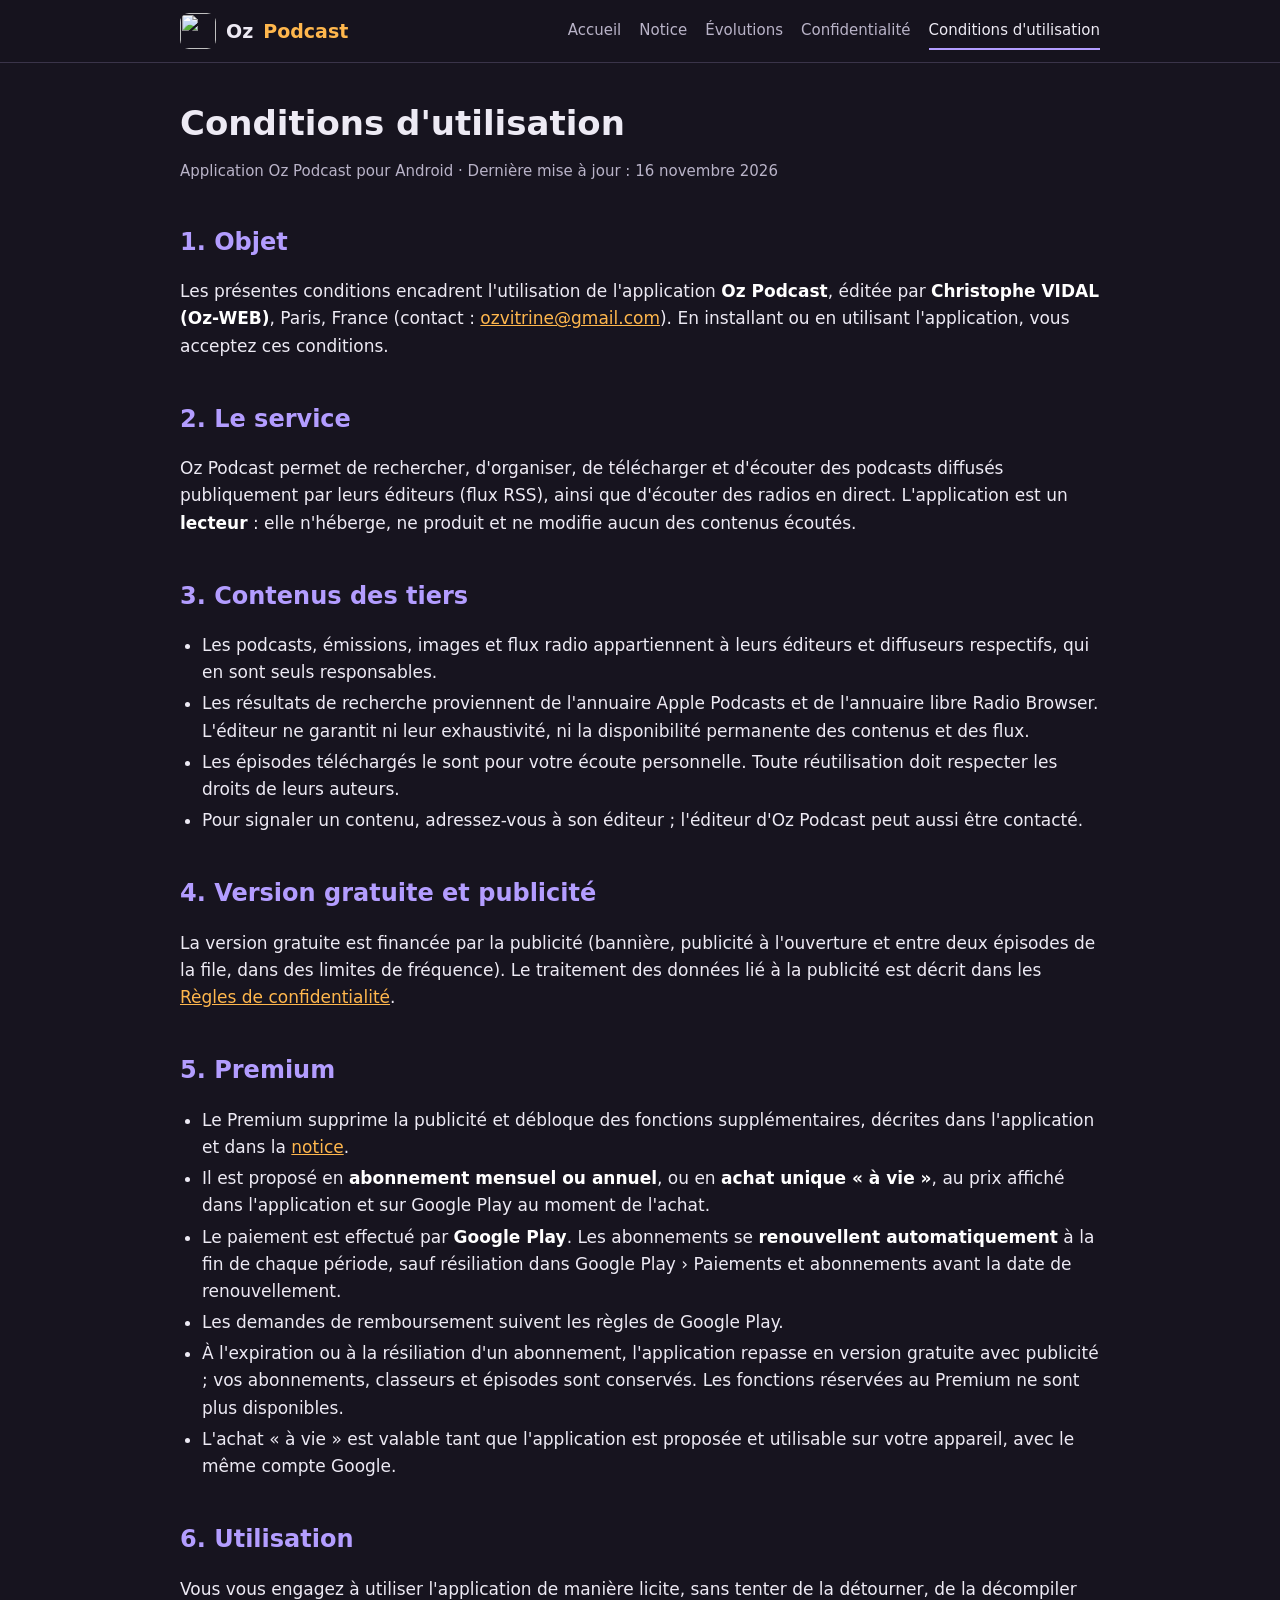
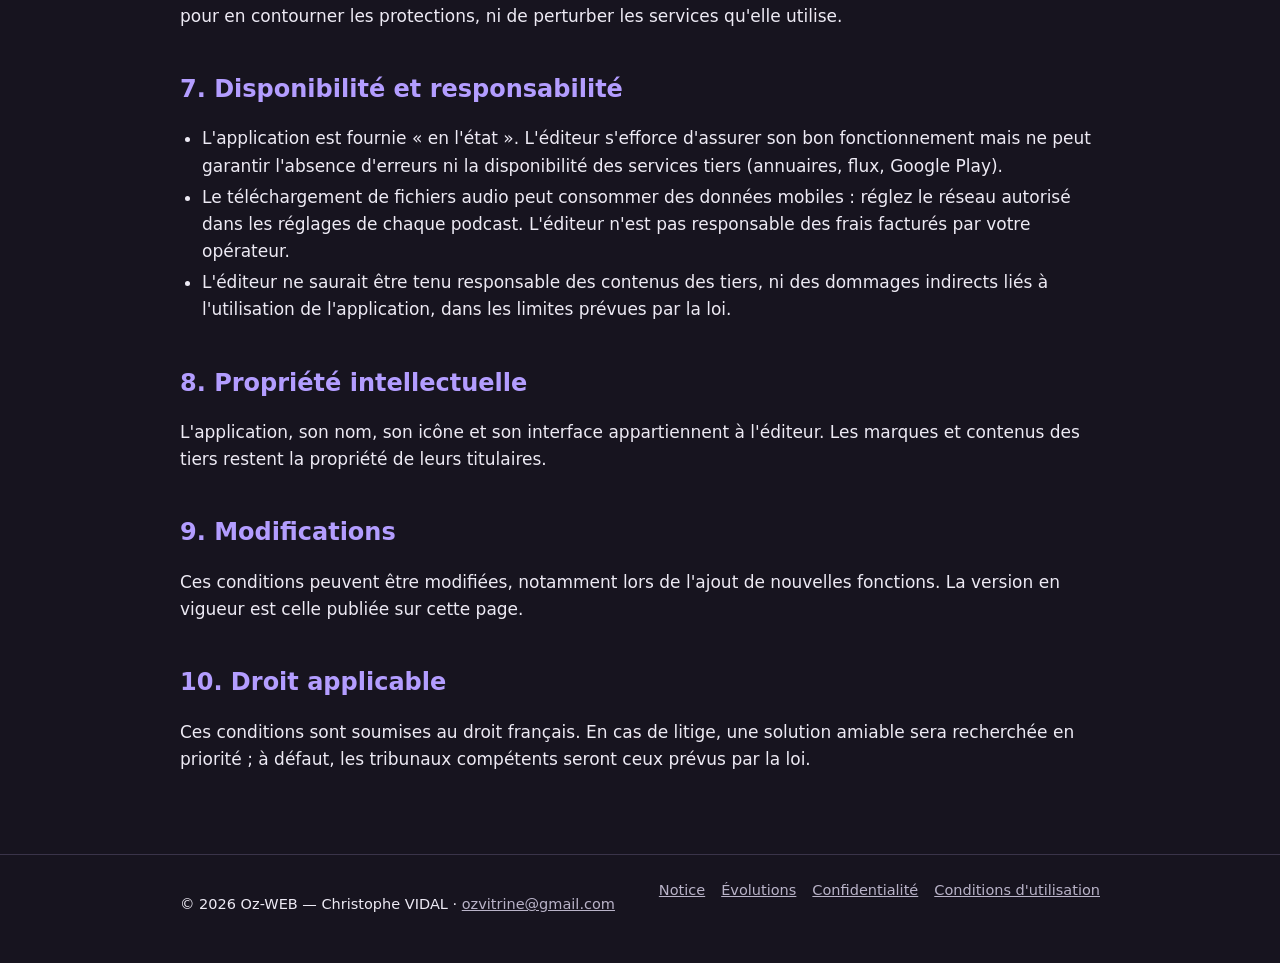
==== conditions.html @ b08a6f5a "Add files via upload" ====
<!doctype html>
<html lang="fr">
<head>
  <meta charset="utf-8">
  <meta name="viewport" content="width=device-width, initial-scale=1">
  <title>Conditions d'utilisation — Oz Podcast</title>
  <meta name="description" content="Conditions générales d'utilisation de l'application Oz Podcast (Oz-WEB).">
  <link rel="icon" type="image/png" href="favicon.png">
  <link rel="stylesheet" href="style.css">
</head>
<body>
  <header class="site">
    <div class="conteneur">
      <a class="marque" href="index.html"><img src="img/icone-192.png" alt="">Oz <span>Podcast</span></a>
      <nav class="menu" aria-label="Menu principal">
      <a href="index.html">Accueil</a>
      <a href="notice.html">Notice</a>
      <a href="evolutions.html">Évolutions</a>
      <a href="confidentialite.html">Confidentialité</a>
      <a href="conditions.html" aria-current="page">Conditions d'utilisation</a>
      </nav>
    </div>
  </header>
  <main>
    <div class="conteneur">
      <h1>Conditions d'utilisation</h1>
      <p class="discret">Application Oz Podcast pour Android · Dernière mise à jour : 16 novembre 2026</p>

      <h2>1. Objet</h2>
      <p>Les présentes conditions encadrent l'utilisation de l'application <strong>Oz Podcast</strong>, éditée par <strong>Christophe VIDAL (Oz-WEB)</strong>, Paris, France (contact : <a href="mailto:ozvitrine@gmail.com">ozvitrine@gmail.com</a>). En installant ou en utilisant l'application, vous acceptez ces conditions.</p>

      <h2>2. Le service</h2>
      <p>Oz Podcast permet de rechercher, d'organiser, de télécharger et d'écouter des podcasts diffusés publiquement par leurs éditeurs (flux RSS), ainsi que d'écouter des radios en direct. L'application est un <strong>lecteur</strong> : elle n'héberge, ne produit et ne modifie aucun des contenus écoutés.</p>

      <h2>3. Contenus des tiers</h2>
      <ul>
        <li>Les podcasts, émissions, images et flux radio appartiennent à leurs éditeurs et diffuseurs respectifs, qui en sont seuls responsables.</li>
        <li>Les résultats de recherche proviennent de l'annuaire Apple Podcasts et de l'annuaire libre Radio Browser. L'éditeur ne garantit ni leur exhaustivité, ni la disponibilité permanente des contenus et des flux.</li>
        <li>Les épisodes téléchargés le sont pour votre écoute personnelle. Toute réutilisation doit respecter les droits de leurs auteurs.</li>
        <li>Pour signaler un contenu, adressez-vous à son éditeur ; l'éditeur d'Oz Podcast peut aussi être contacté.</li>
      </ul>

      <h2>4. Version gratuite et publicité</h2>
      <p>La version gratuite est financée par la publicité (bannière, publicité à l'ouverture et entre deux épisodes de la file, dans des limites de fréquence). Le traitement des données lié à la publicité est décrit dans les <a href="confidentialite.html">Règles de confidentialité</a>.</p>

      <h2>5. Premium</h2>
      <ul>
        <li>Le Premium supprime la publicité et débloque des fonctions supplémentaires, décrites dans l'application et dans la <a href="notice.html">notice</a>.</li>
        <li>Il est proposé en <strong>abonnement mensuel ou annuel</strong>, ou en <strong>achat unique « à vie »</strong>, au prix affiché dans l'application et sur Google Play au moment de l'achat.</li>
        <li>Le paiement est effectué par <strong>Google Play</strong>. Les abonnements se <strong>renouvellent automatiquement</strong> à la fin de chaque période, sauf résiliation dans Google Play › Paiements et abonnements avant la date de renouvellement.</li>
        <li>Les demandes de remboursement suivent les règles de Google Play.</li>
        <li>À l'expiration ou à la résiliation d'un abonnement, l'application repasse en version gratuite avec publicité ; vos abonnements, classeurs et épisodes sont conservés. Les fonctions réservées au Premium ne sont plus disponibles.</li>
        <li>L'achat « à vie » est valable tant que l'application est proposée et utilisable sur votre appareil, avec le même compte Google.</li>
      </ul>

      <h2>6. Utilisation</h2>
      <p>Vous vous engagez à utiliser l'application de manière licite, sans tenter de la détourner, de la décompiler pour en contourner les protections, ni de perturber les services qu'elle utilise.</p>

      <h2>7. Disponibilité et responsabilité</h2>
      <ul>
        <li>L'application est fournie « en l'état ». L'éditeur s'efforce d'assurer son bon fonctionnement mais ne peut garantir l'absence d'erreurs ni la disponibilité des services tiers (annuaires, flux, Google Play).</li>
        <li>Le téléchargement de fichiers audio peut consommer des données mobiles : réglez le réseau autorisé dans les réglages de chaque podcast. L'éditeur n'est pas responsable des frais facturés par votre opérateur.</li>
        <li>L'éditeur ne saurait être tenu responsable des contenus des tiers, ni des dommages indirects liés à l'utilisation de l'application, dans les limites prévues par la loi.</li>
      </ul>

      <h2>8. Propriété intellectuelle</h2>
      <p>L'application, son nom, son icône et son interface appartiennent à l'éditeur. Les marques et contenus des tiers restent la propriété de leurs titulaires.</p>

      <h2>9. Modifications</h2>
      <p>Ces conditions peuvent être modifiées, notamment lors de l'ajout de nouvelles fonctions. La version en vigueur est celle publiée sur cette page.</p>

      <h2>10. Droit applicable</h2>
      <p>Ces conditions sont soumises au droit français. En cas de litige, une solution amiable sera recherchée en priorité ; à défaut, les tribunaux compétents seront ceux prévus par la loi.</p>

    </div>
  </main>
  <footer class="site">
    <div class="conteneur">
      <p>© 2026 Oz-WEB — Christophe VIDAL · <a href="mailto:ozvitrine@gmail.com">ozvitrine@gmail.com</a></p>
      <nav aria-label="Pages d'information"><a href="notice.html">Notice</a> <a href="evolutions.html">Évolutions</a> <a href="confidentialite.html">Confidentialité</a> <a href="conditions.html">Conditions d'utilisation</a></nav>
    </div>
  </footer>
</body>
</html>
---- style.css ----
/* Oz Podcast — site de l'application (Oz-WEB) */
:root {
  --fond: #17141F;
  --fond-2: #211D2C;
  --carte: #2A2538;
  --texte: #EDEAF4;
  --texte-2: #B9B3C8;
  --lilas: #B39DFF;
  --orange: #FFB74D;
  --bord: #3A3449;
  --largeur: 960px;
}

* { box-sizing: border-box; }

html { scroll-behavior: smooth; }

body {
  margin: 0;
  background: var(--fond);
  color: var(--texte);
  font-family: Inter, system-ui, -apple-system, "Segoe UI", Roboto, sans-serif;
  font-size: 17px;
  line-height: 1.6;
}

a { color: var(--orange); }
a:hover { color: #FFD08A; }

.conteneur { max-width: var(--largeur); margin: 0 auto; padding: 0 20px; }

/* En-tête */
header.site {
  position: sticky; top: 0; z-index: 10;
  background: rgba(23, 20, 31, 0.92);
  backdrop-filter: blur(8px);
  border-bottom: 1px solid var(--bord);
}
header.site .conteneur {
  display: flex; align-items: center; justify-content: space-between;
  flex-wrap: wrap; gap: 8px 20px; padding-top: 12px; padding-bottom: 12px;
}
.marque { display: flex; align-items: center; gap: 10px; text-decoration: none; color: var(--texte); font-weight: 700; font-size: 19px; }
.marque img { width: 36px; height: 36px; border-radius: 9px; }
.marque span { color: var(--orange); }
nav.menu { display: flex; flex-wrap: wrap; gap: 4px 18px; }
nav.menu a { color: var(--texte-2); text-decoration: none; font-size: 15px; padding: 6px 0; }
nav.menu a:hover, nav.menu a[aria-current="page"] { color: var(--texte); border-bottom: 2px solid var(--lilas); }

/* Contenu */
main { padding: 40px 0 64px; }
h1 { font-size: 34px; line-height: 1.2; margin: 0 0 12px; }
h2 { font-size: 24px; margin: 40px 0 12px; color: var(--lilas); }
h3 { font-size: 19px; margin: 24px 0 8px; }
p, li { color: var(--texte); }
.discret { color: var(--texte-2); font-size: 15px; }
ul, ol { padding-left: 22px; }
li { margin: 4px 0; }
strong { color: #FFFFFF; }
code { background: var(--carte); padding: 1px 6px; border-radius: 6px; font-size: 0.92em; }

/* Accueil */
.hero { display: flex; flex-wrap: wrap; align-items: center; gap: 32px; padding: 24px 0 8px; }
.hero img { width: 200px; height: 200px; border-radius: 44px; box-shadow: 0 12px 40px rgba(0,0,0,0.45); }
.hero .texte { flex: 1 1 380px; }
.hero h1 { font-size: 42px; }
.hero h1 span { color: var(--orange); }
.accroche { font-size: 20px; color: var(--texte-2); margin: 0 0 20px; }
.boutons { display: flex; flex-wrap: wrap; gap: 12px; }
.bouton {
  display: inline-block; padding: 12px 22px; border-radius: 999px;
  background: var(--orange); color: #1A1420; font-weight: 700; text-decoration: none;
}
.bouton:hover { background: #FFD08A; color: #1A1420; }
.bouton.secondaire { background: transparent; color: var(--texte); border: 1px solid var(--bord); }
.bouton.secondaire:hover { border-color: var(--lilas); color: var(--texte); }
.bouton[aria-disabled="true"] { opacity: 0.85; cursor: default; }

.grille { display: grid; grid-template-columns: repeat(auto-fit, minmax(260px, 1fr)); gap: 16px; margin-top: 16px; }
.carte { background: var(--carte); border: 1px solid var(--bord); border-radius: 16px; padding: 20px; }
.carte h3 { margin: 0 0 6px; color: #FFFFFF; }
.carte p { margin: 0; color: var(--texte-2); font-size: 15.5px; }
.carte .ico { width: 36px; height: 36px; margin-bottom: 10px; color: var(--orange); }

.offres { display: grid; grid-template-columns: repeat(auto-fit, minmax(220px, 1fr)); gap: 16px; margin-top: 16px; }
.offre { background: var(--fond-2); border: 1px solid var(--bord); border-radius: 16px; padding: 20px; }
.offre.mise-en-avant { border: 2px solid var(--lilas); }
.offre h3 { margin: 0 0 8px; }

/* Sommaire, encadrés */
.sommaire { background: var(--fond-2); border: 1px solid var(--bord); border-radius: 14px; padding: 16px 20px; margin: 20px 0; }
.sommaire ol { margin: 6px 0 0; }
.encadre { background: var(--fond-2); border-left: 4px solid var(--orange); border-radius: 0 12px 12px 0; padding: 12px 16px; margin: 16px 0; }

/* Évolutions */
.version { background: var(--carte); border: 1px solid var(--bord); border-radius: 16px; padding: 4px 22px 14px; margin: 18px 0; }
.version h2 { margin-top: 18px; color: #FFFFFF; font-size: 21px; }
.version h2 .num { color: var(--orange); }
.etiquette { display: inline-block; font-size: 12.5px; font-weight: 700; padding: 2px 10px; border-radius: 999px; background: var(--lilas); color: #1A1420; margin-left: 8px; vertical-align: middle; }

/* Pied de page */
footer.site { border-top: 1px solid var(--bord); padding: 24px 0 32px; color: var(--texte-2); font-size: 14.5px; }
footer.site .conteneur { display: flex; flex-wrap: wrap; justify-content: space-between; gap: 12px; }
footer.site a { color: var(--texte-2); }
footer.site nav { display: flex; flex-wrap: wrap; gap: 6px 16px; }

@media (max-width: 600px) {
  body { font-size: 16px; }
  h1, .hero h1 { font-size: 30px; }
  .hero img { width: 140px; height: 140px; border-radius: 32px; }
}
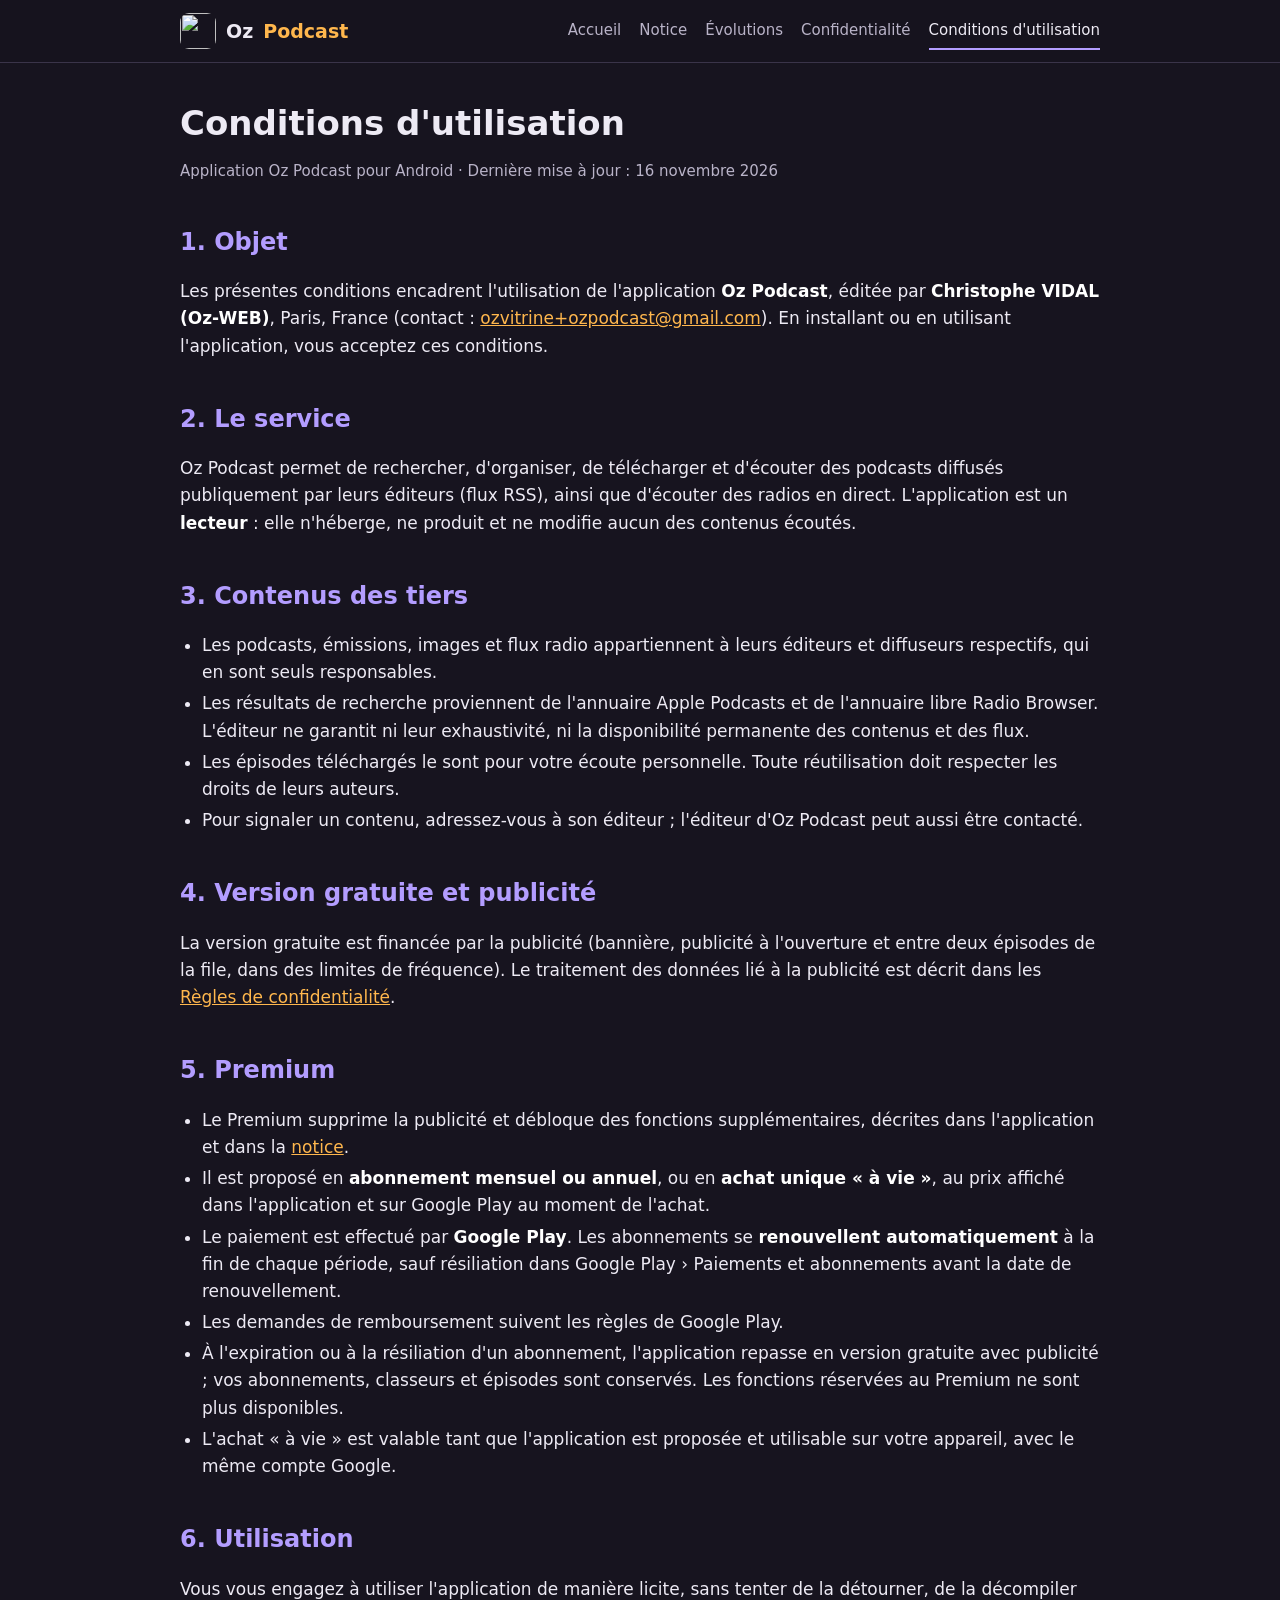
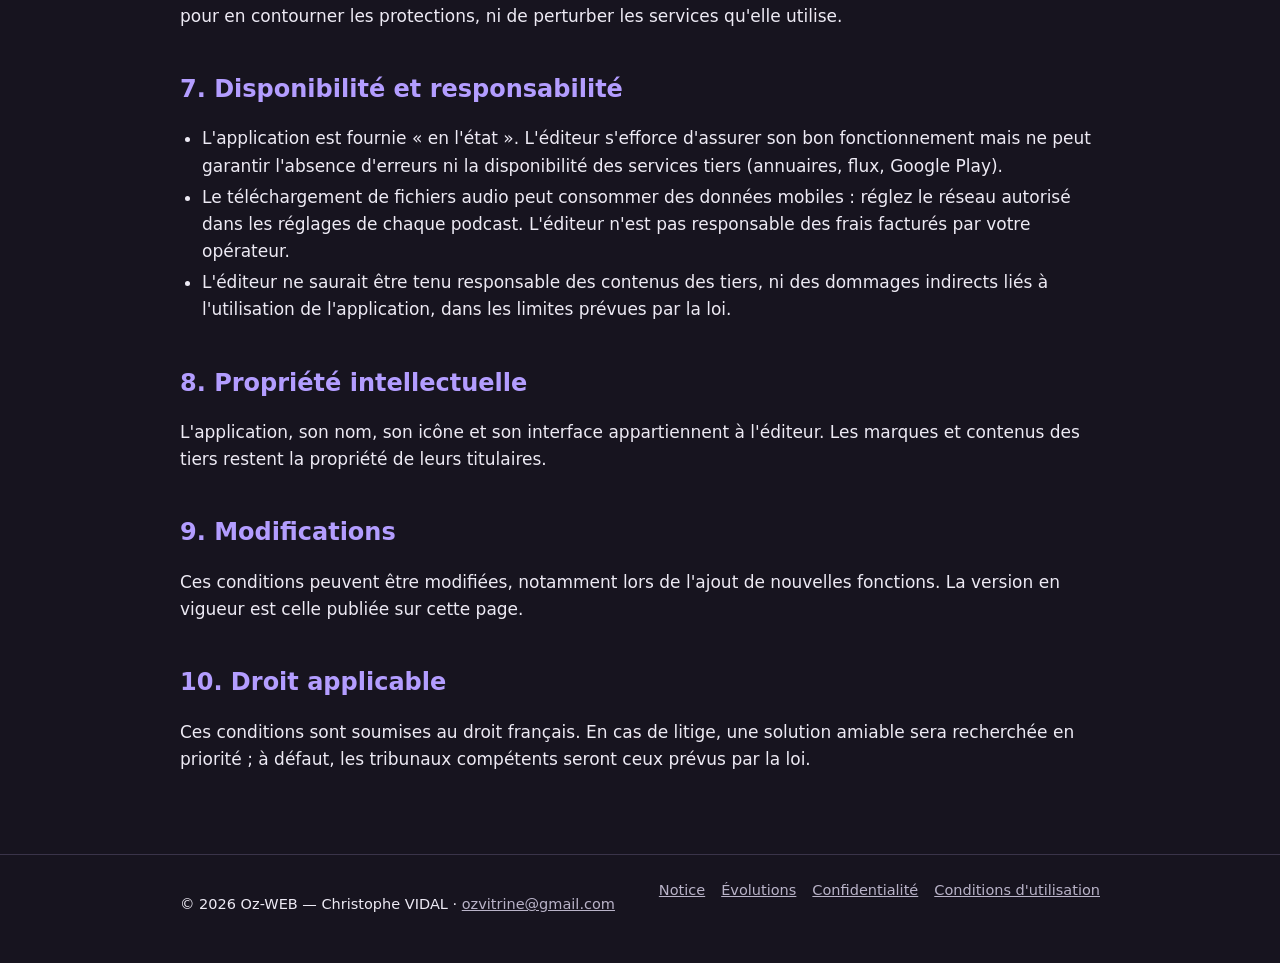
==== commit d5e4d691: "Update contact email in conditions.html" ====
--- a/conditions.html
+++ b/conditions.html
@@ -27,7 +27,7 @@
       <p class="discret">Application Oz Podcast pour Android · Dernière mise à jour : 16 novembre 2026</p>
 
       <h2>1. Objet</h2>
-      <p>Les présentes conditions encadrent l'utilisation de l'application <strong>Oz Podcast</strong>, éditée par <strong>Christophe VIDAL (Oz-WEB)</strong>, Paris, France (contact : <a href="mailto:ozvitrine@gmail.com">ozvitrine@gmail.com</a>). En installant ou en utilisant l'application, vous acceptez ces conditions.</p>
+      <p>Les présentes conditions encadrent l'utilisation de l'application <strong>Oz Podcast</strong>, éditée par <strong>Christophe VIDAL (Oz-WEB)</strong>, Paris, France (contact : <a href="mailto:ozvitrine+ozpodcast@gmail.com">ozvitrine+ozpodcast@gmail.com</a>). En installant ou en utilisant l'application, vous acceptez ces conditions.</p>
 
       <h2>2. Le service</h2>
       <p>Oz Podcast permet de rechercher, d'organiser, de télécharger et d'écouter des podcasts diffusés publiquement par leurs éditeurs (flux RSS), ainsi que d'écouter des radios en direct. L'application est un <strong>lecteur</strong> : elle n'héberge, ne produit et ne modifie aucun des contenus écoutés.</p>
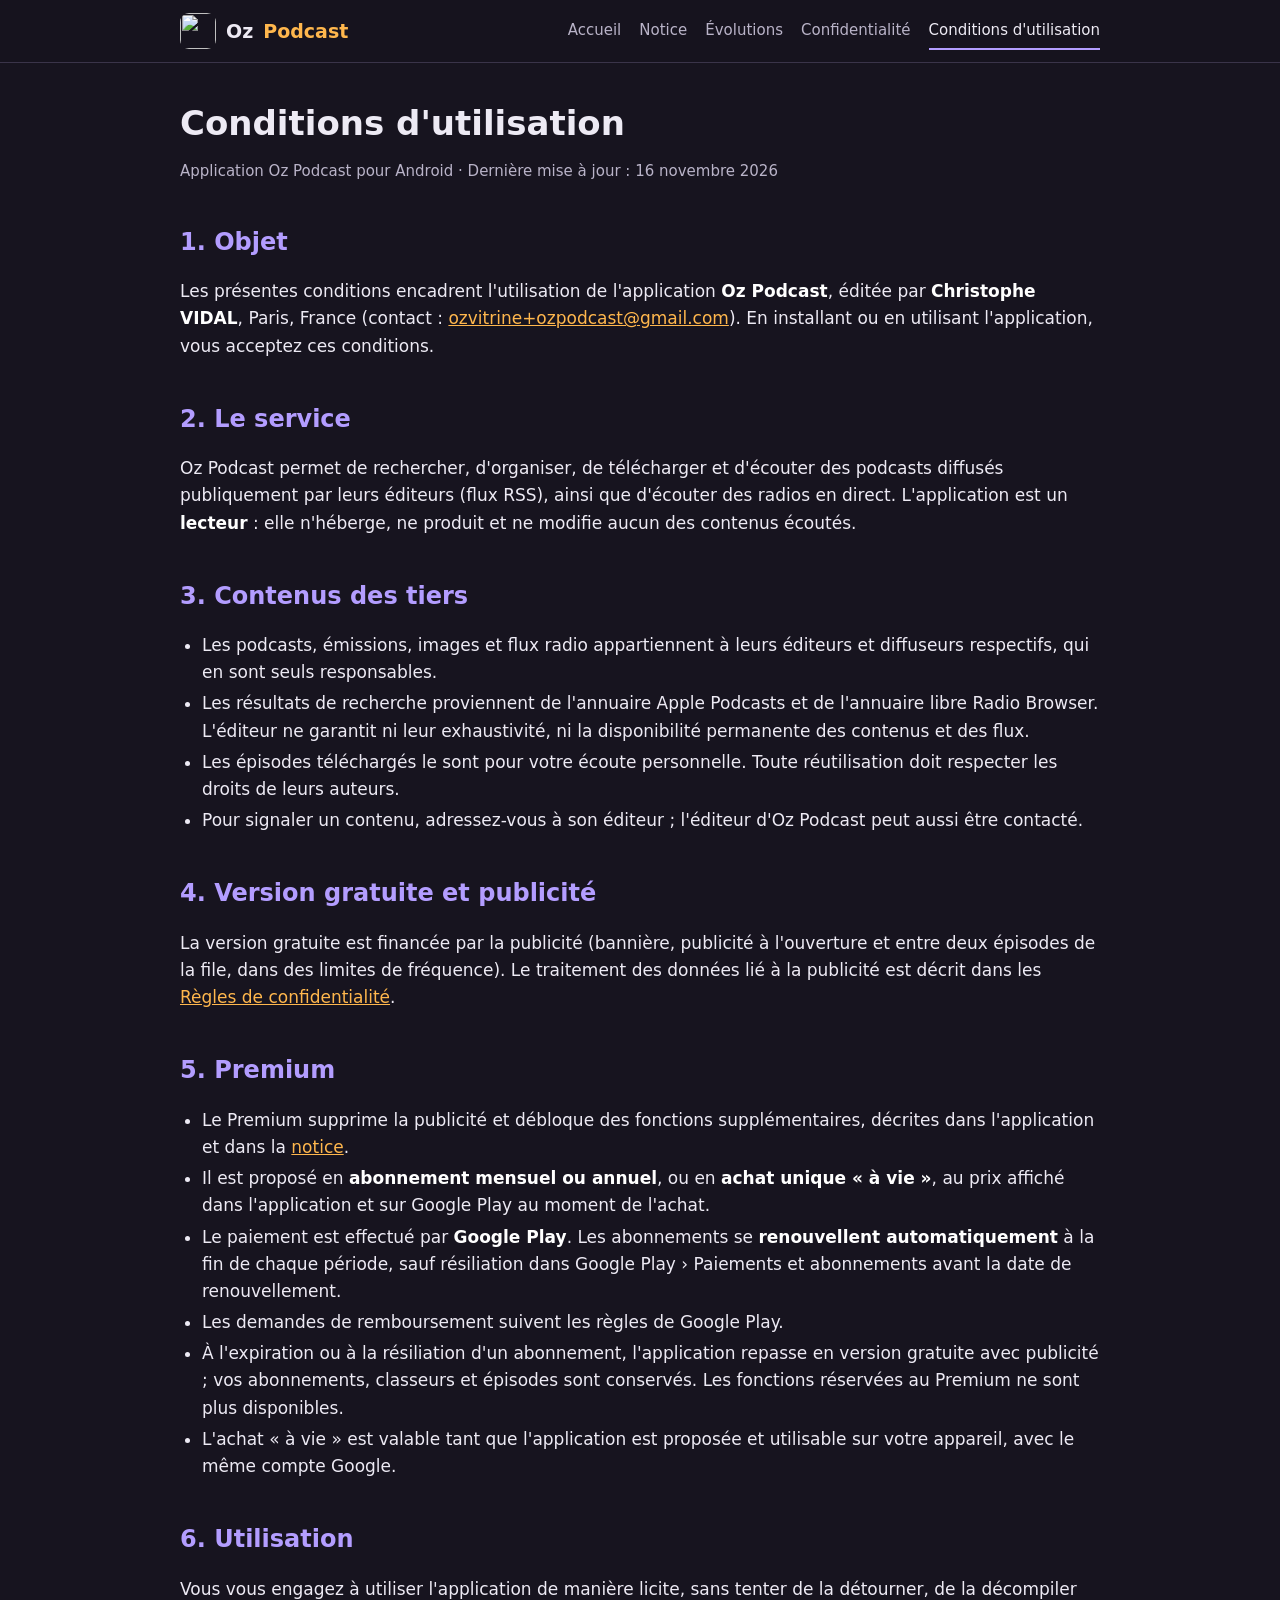
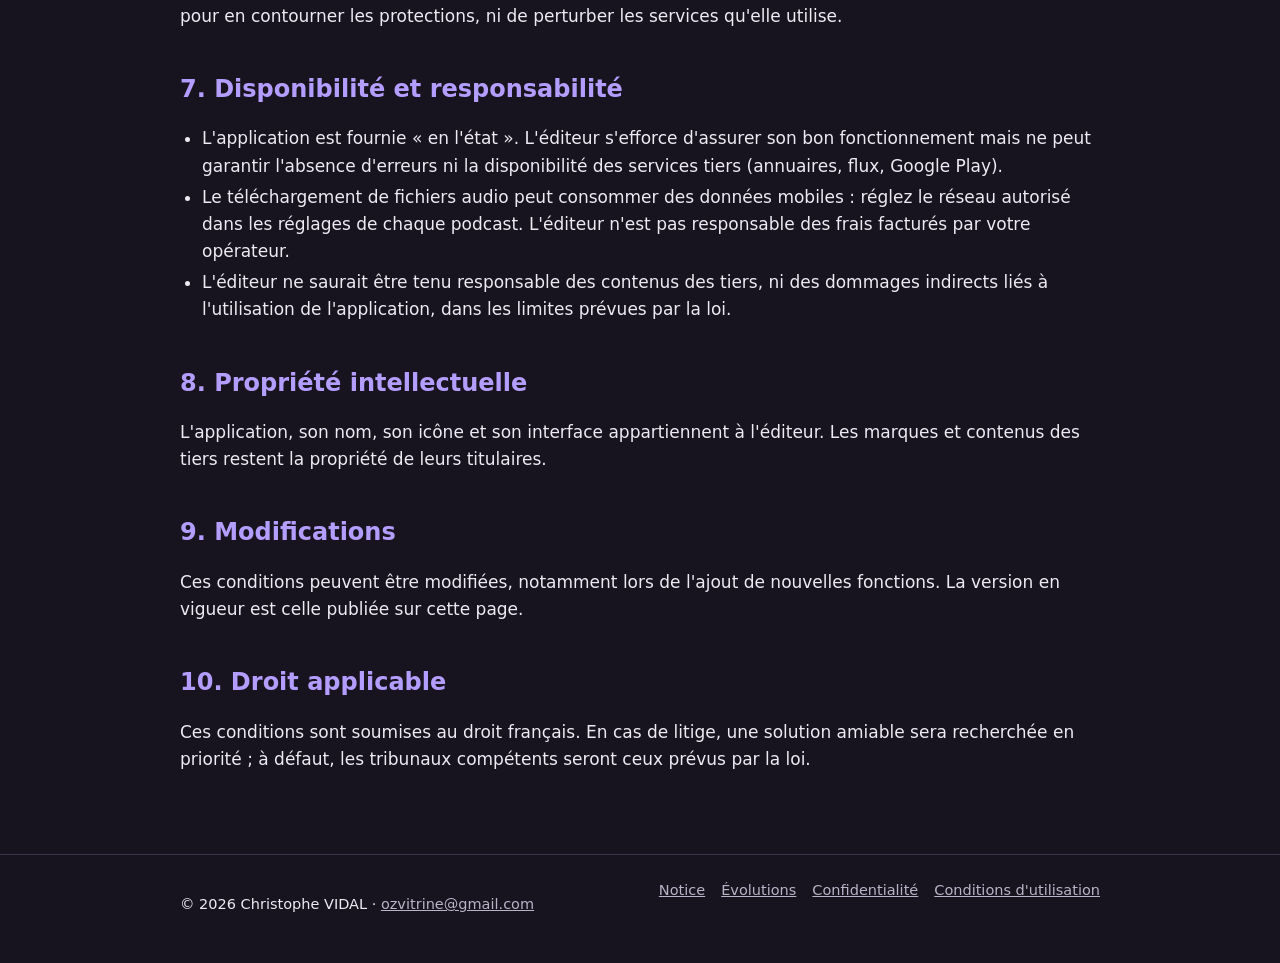
==== commit 23cecfb2: "Update contact email and description in conditions.html" ====
--- a/conditions.html
+++ b/conditions.html
@@ -4,7 +4,7 @@
   <meta charset="utf-8">
   <meta name="viewport" content="width=device-width, initial-scale=1">
   <title>Conditions d'utilisation — Oz Podcast</title>
-  <meta name="description" content="Conditions générales d'utilisation de l'application Oz Podcast (Oz-WEB).">
+  <meta name="description" content="Conditions générales d'utilisation de l'application Oz Podcast.">
   <link rel="icon" type="image/png" href="favicon.png">
   <link rel="stylesheet" href="style.css">
 </head>
@@ -27,7 +27,7 @@
       <p class="discret">Application Oz Podcast pour Android · Dernière mise à jour : 16 novembre 2026</p>
 
       <h2>1. Objet</h2>
-      <p>Les présentes conditions encadrent l'utilisation de l'application <strong>Oz Podcast</strong>, éditée par <strong>Christophe VIDAL (Oz-WEB)</strong>, Paris, France (contact : <a href="mailto:ozvitrine+ozpodcast@gmail.com">ozvitrine+ozpodcast@gmail.com</a>). En installant ou en utilisant l'application, vous acceptez ces conditions.</p>
+      <p>Les présentes conditions encadrent l'utilisation de l'application <strong>Oz Podcast</strong>, éditée par <strong>Christophe VIDAL</strong>, Paris, France (contact : <a href="mailto:ozvitrine+ozpodcast@gmail.com">ozvitrine+ozpodcast@gmail.com</a>). En installant ou en utilisant l'application, vous acceptez ces conditions.</p>
 
       <h2>2. Le service</h2>
       <p>Oz Podcast permet de rechercher, d'organiser, de télécharger et d'écouter des podcasts diffusés publiquement par leurs éditeurs (flux RSS), ainsi que d'écouter des radios en direct. L'application est un <strong>lecteur</strong> : elle n'héberge, ne produit et ne modifie aucun des contenus écoutés.</p>
@@ -76,7 +76,7 @@
   </main>
   <footer class="site">
     <div class="conteneur">
-      <p>© 2026 Oz-WEB — Christophe VIDAL · <a href="mailto:ozvitrine@gmail.com">ozvitrine@gmail.com</a></p>
+      <p>© 2026 Christophe VIDAL · <a href="mailto:ozvitrine+oz-podcast@gmail.com">ozvitrine@gmail.com</a></p>
       <nav aria-label="Pages d'information"><a href="notice.html">Notice</a> <a href="evolutions.html">Évolutions</a> <a href="confidentialite.html">Confidentialité</a> <a href="conditions.html">Conditions d'utilisation</a></nav>
     </div>
   </footer>
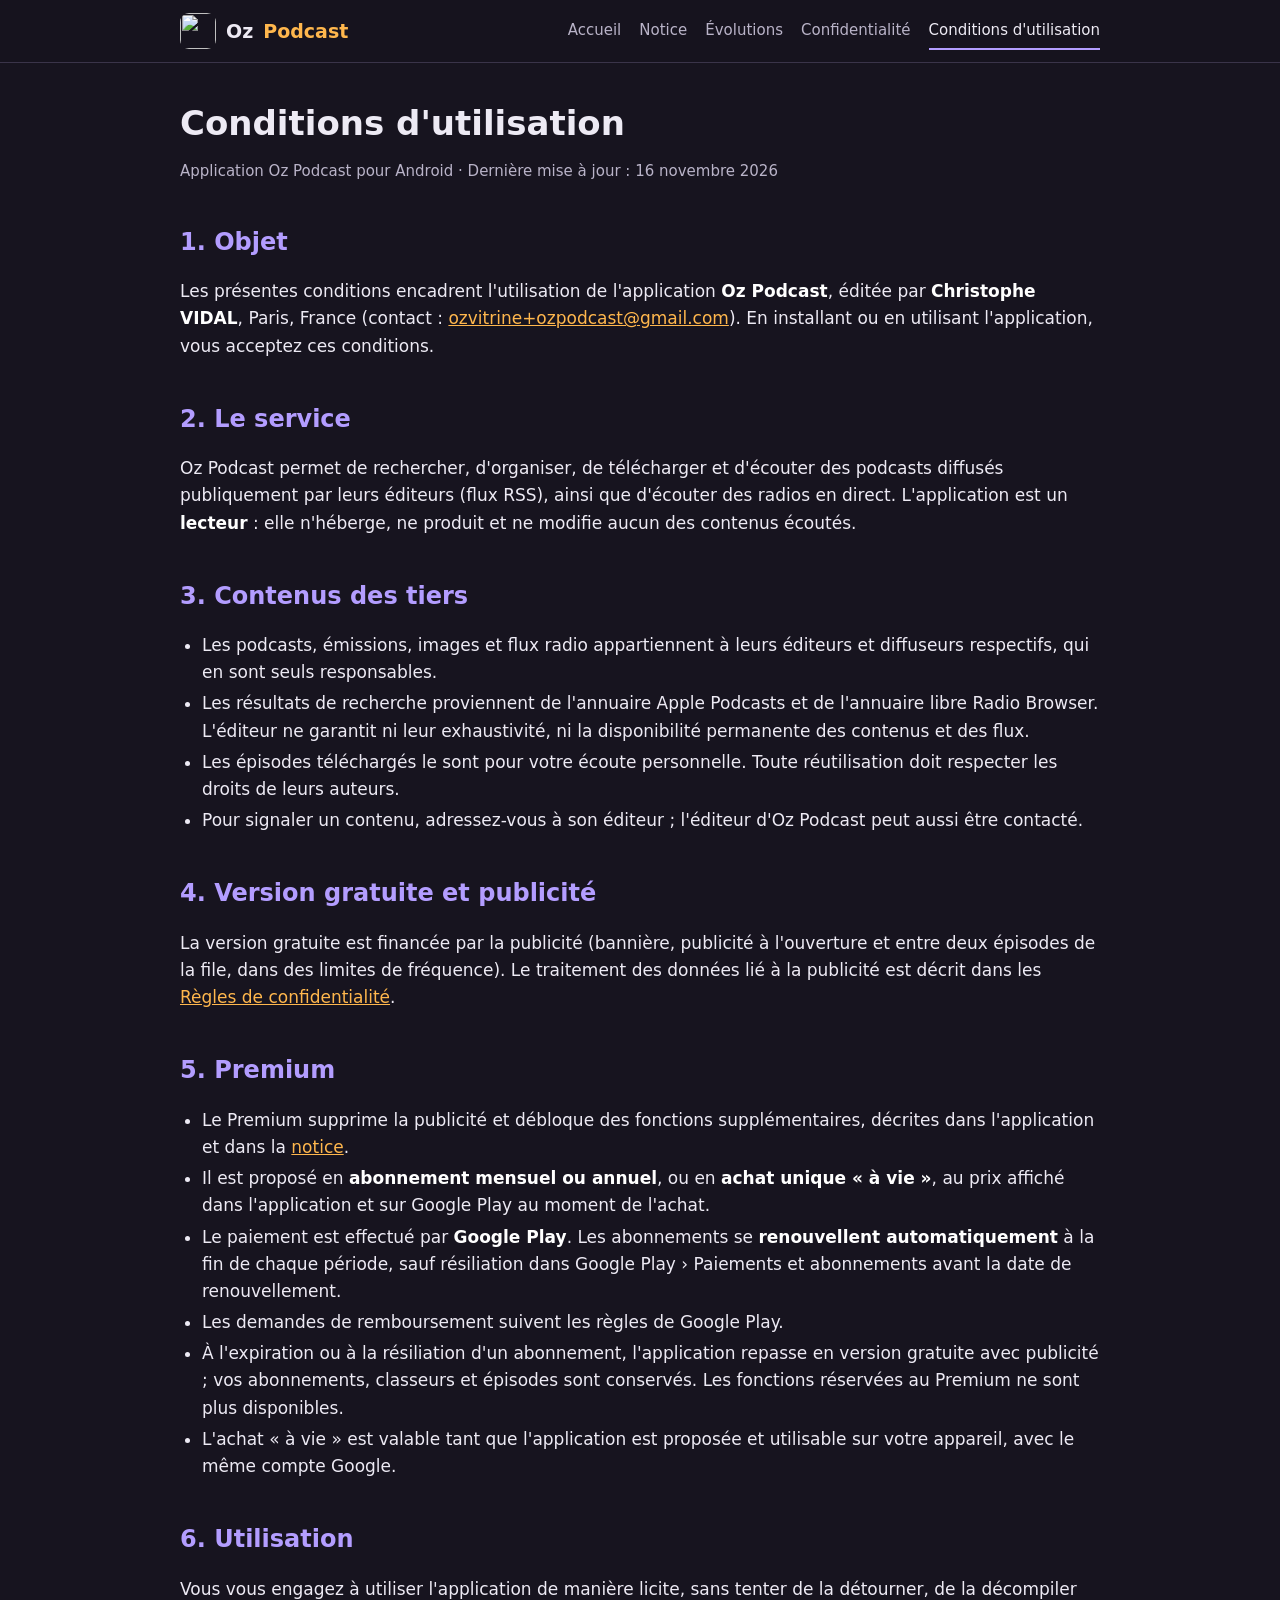
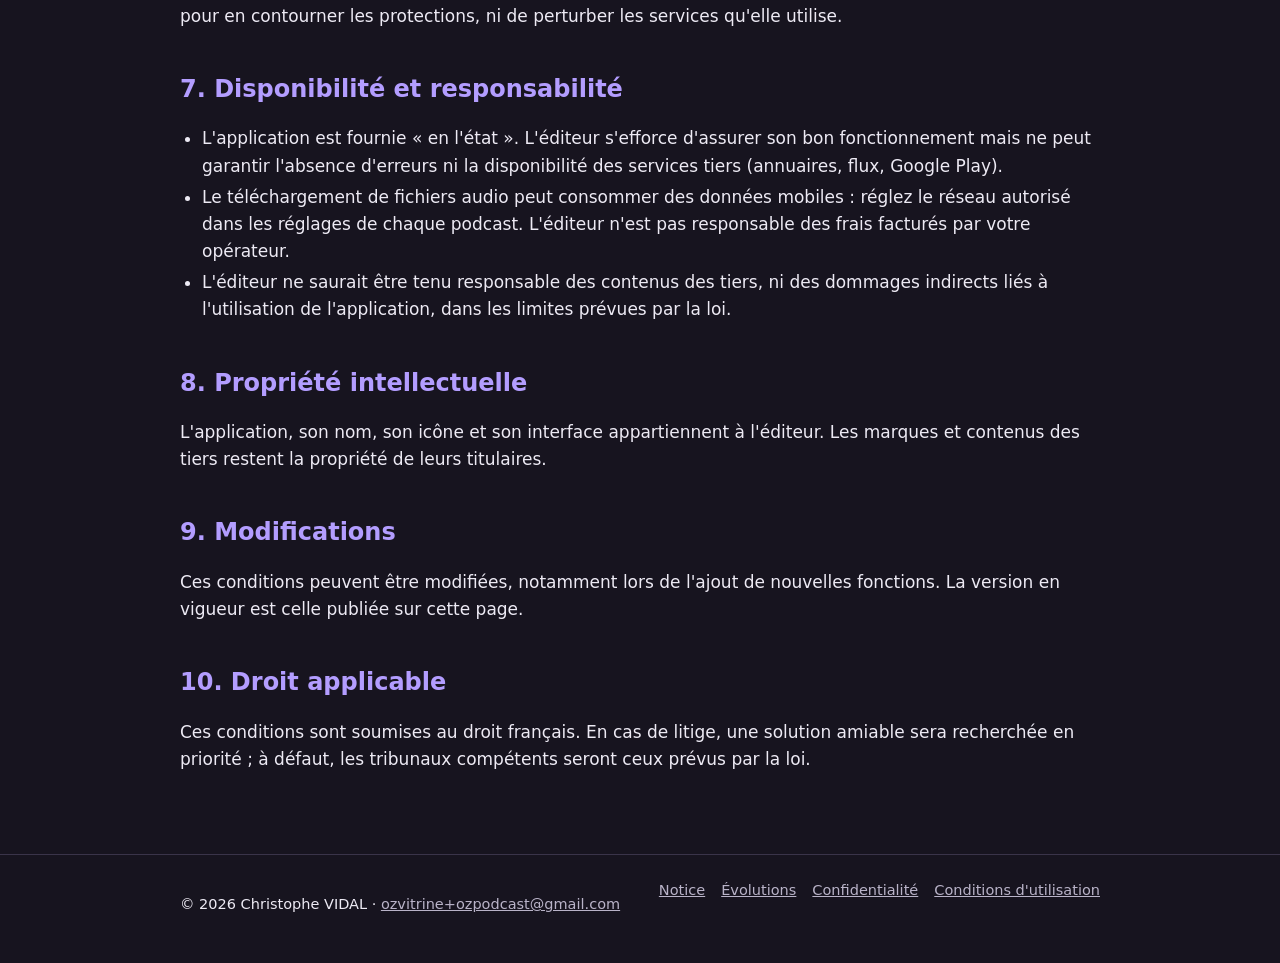
==== commit 0a17638f: "Update email address in footer of conditions.html" ====
--- a/conditions.html
+++ b/conditions.html
@@ -76,7 +76,7 @@
   </main>
   <footer class="site">
     <div class="conteneur">
-      <p>© 2026 Christophe VIDAL · <a href="mailto:ozvitrine+oz-podcast@gmail.com">ozvitrine@gmail.com</a></p>
+      <p>© 2026 Christophe VIDAL · <a href="mailto:ozvitrine+ozpodcast@gmail.com">ozvitrine+ozpodcast@gmail.com</a></p>
       <nav aria-label="Pages d'information"><a href="notice.html">Notice</a> <a href="evolutions.html">Évolutions</a> <a href="confidentialite.html">Confidentialité</a> <a href="conditions.html">Conditions d'utilisation</a></nav>
     </div>
   </footer>
